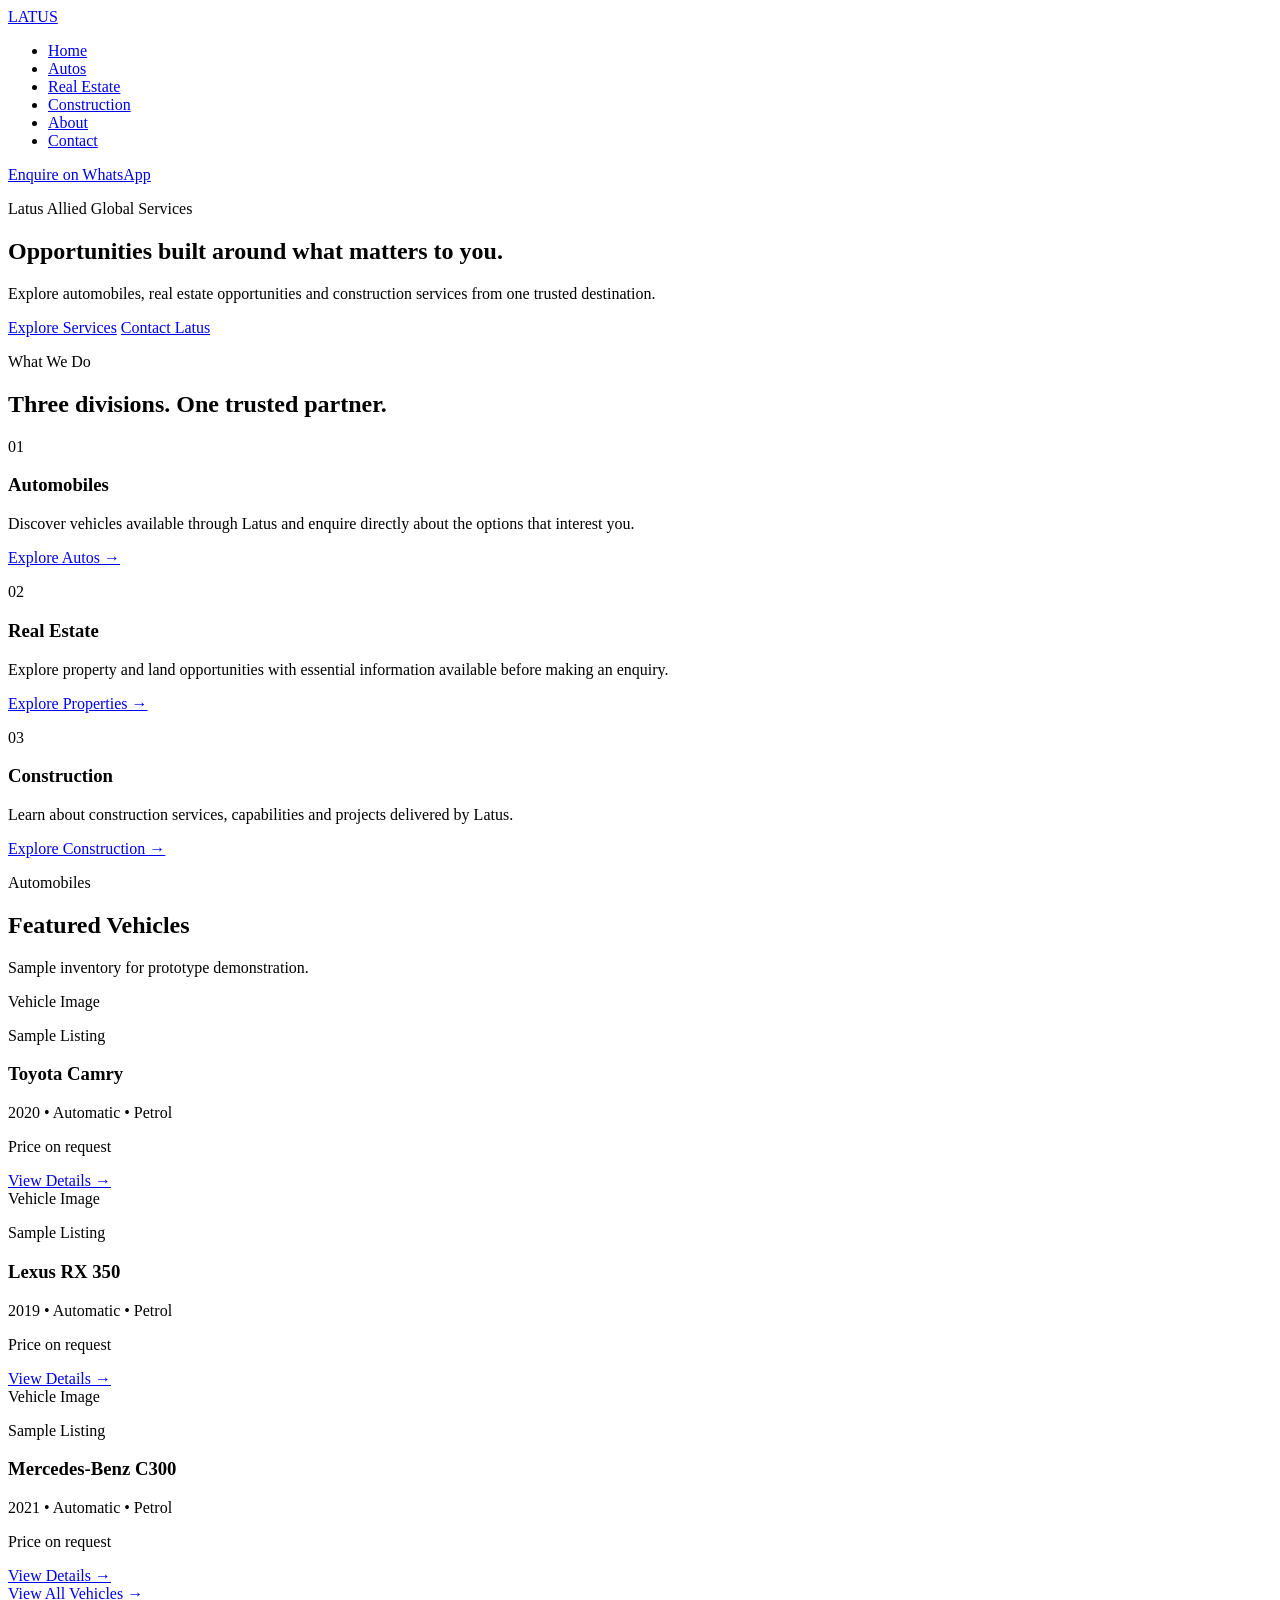
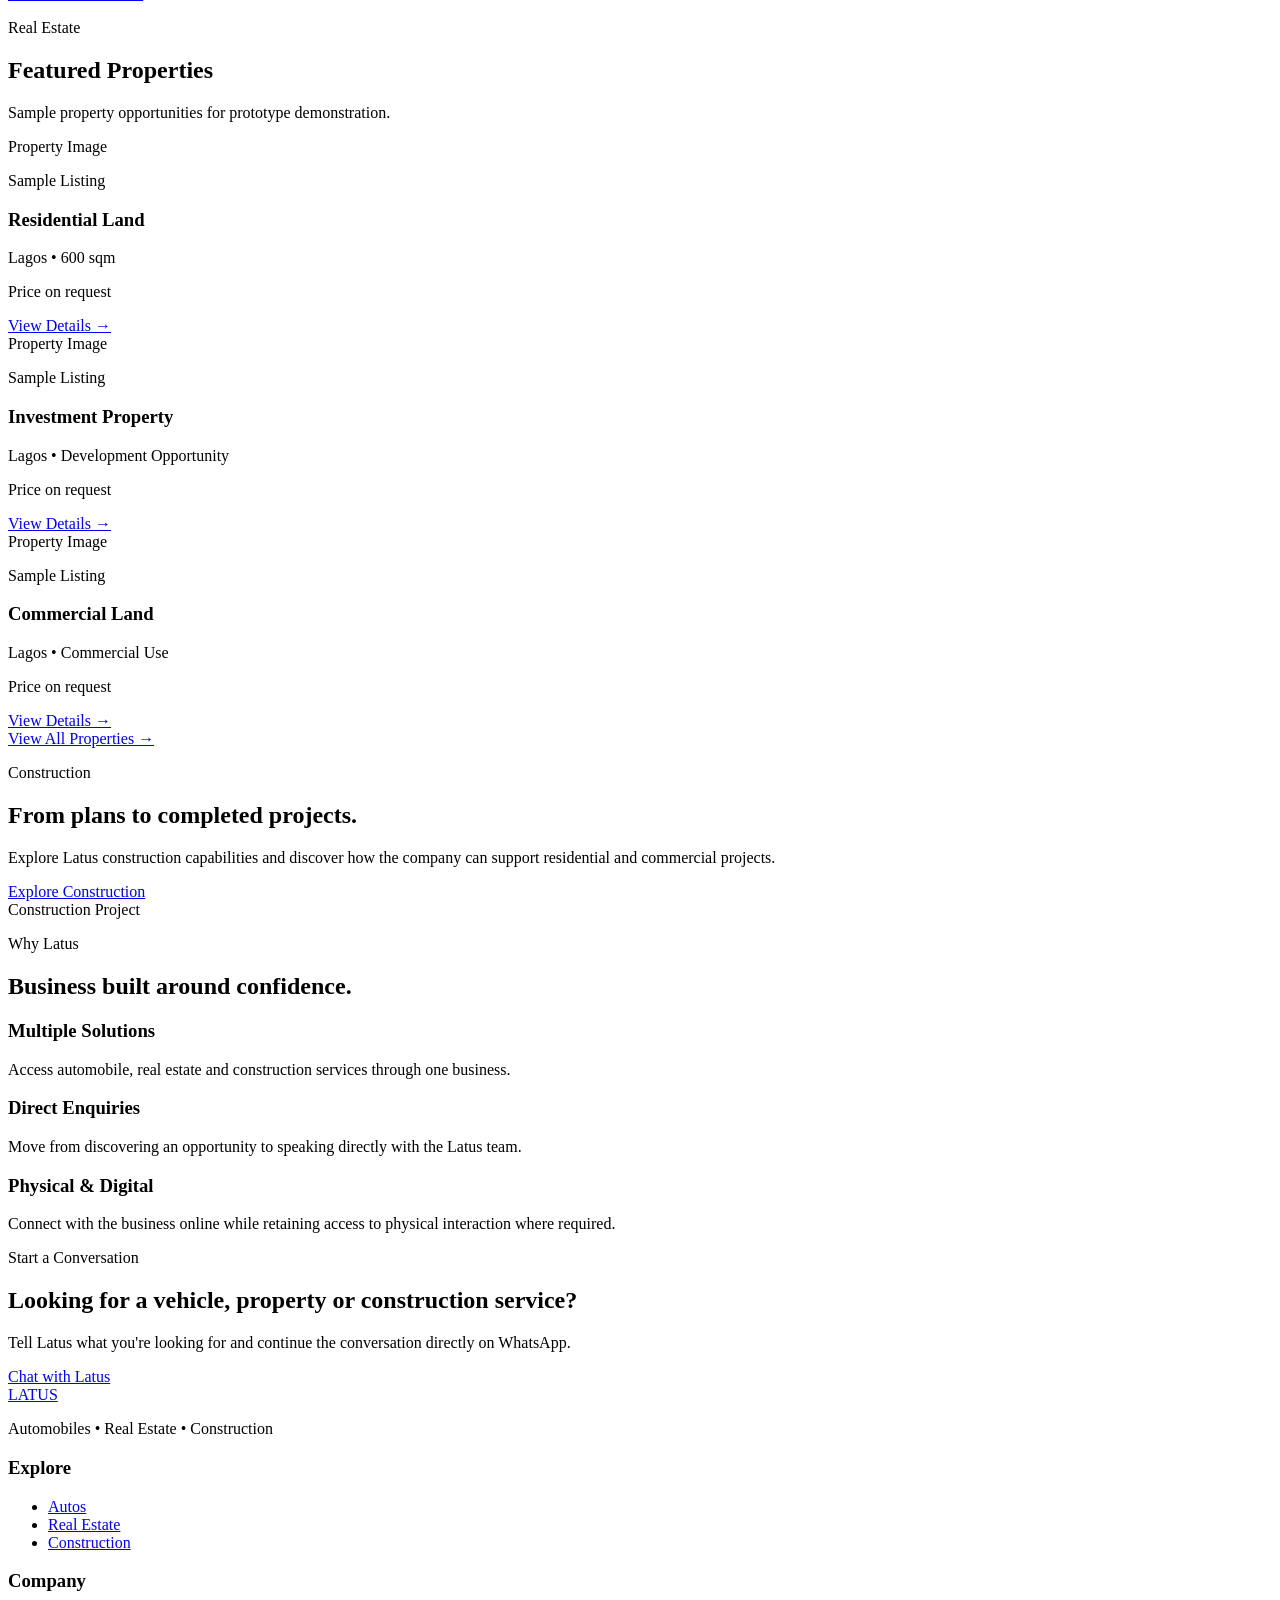
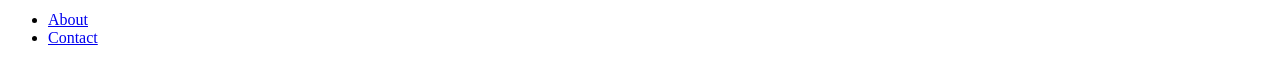
==== index.html @ 5dbcd2b2 "Build homepage semantic structure" ====
<!DOCTYPE html>
<html lang="en">
<head>
  <meta charset="UTF-8">
  <meta name="viewport" content="width=device-width, initial-scale=1.0">

  <title>Latus Allied Global Services</title>

  <meta
    name="description"
    content="Latus Allied Global Services provides automobile, real estate and construction services."
  >

  <link rel="stylesheet" href="./css/styles.css">
</head>

<body>

  <!-- HEADER -->
  <header class="site-header">
    <div class="container header-inner">

      <a href="./index.html" class="logo">
        LATUS
      </a>

      <nav class="main-nav" aria-label="Main navigation">
        <ul>
          <li><a href="./index.html">Home</a></li>
          <li><a href="./pages/autos.html">Autos</a></li>
          <li><a href="./pages/properties.html">Real Estate</a></li>
          <li><a href="./pages/construction.html">Construction</a></li>
          <li><a href="./pages/about.html">About</a></li>
          <li><a href="./pages/contact.html">Contact</a></li>
        </ul>
      </nav>

      <a href="#" class="button header-cta">
        Enquire on WhatsApp
      </a>

    </div>
  </header>


  <main>

    <!-- HERO -->
    <section class="hero">
      <div class="container hero-content">

        <p class="eyebrow">Latus Allied Global Services</p>

        <h1>
          Opportunities built around what matters to you.
        </h1>

        <p class="hero-description">
          Explore automobiles, real estate opportunities and construction
          services from one trusted destination.
        </p>

        <div class="hero-actions">
          <a href="#services" class="button">Explore Services</a>
          <a href="./pages/contact.html" class="text-link">Contact Latus</a>
        </div>

      </div>
    </section>


    <!-- BUSINESS DIVISIONS -->
    <section class="business-divisions" id="services">
      <div class="container">

        <div class="section-heading">
          <p class="eyebrow">What We Do</p>
          <h2>Three divisions. One trusted partner.</h2>
        </div>

        <div class="division-grid">

          <article class="division-card">
            <p class="card-number">01</p>
            <h3>Automobiles</h3>
            <p>
              Discover vehicles available through Latus and enquire directly
              about the options that interest you.
            </p>
            <a href="./pages/autos.html">Explore Autos →</a>
          </article>

          <article class="division-card">
            <p class="card-number">02</p>
            <h3>Real Estate</h3>
            <p>
              Explore property and land opportunities with essential
              information available before making an enquiry.
            </p>
            <a href="./pages/properties.html">Explore Properties →</a>
          </article>

          <article class="division-card">
            <p class="card-number">03</p>
            <h3>Construction</h3>
            <p>
              Learn about construction services, capabilities and projects
              delivered by Latus.
            </p>
            <a href="./pages/construction.html">Explore Construction →</a>
          </article>

        </div>
      </div>
    </section>


    <!-- FEATURED AUTOS -->
    <section class="featured-section">
      <div class="container">

        <div class="section-heading">
          <p class="eyebrow">Automobiles</p>
          <h2>Featured Vehicles</h2>
          <p>Sample inventory for prototype demonstration.</p>
        </div>

        <div class="listing-grid">

          <article class="listing-card">
            <div class="image-placeholder">Vehicle Image</div>
            <div class="listing-content">
              <p class="listing-type">Sample Listing</p>
              <h3>Toyota Camry</h3>
              <p>2020 • Automatic • Petrol</p>
              <p class="price">Price on request</p>
              <a href="./pages/vehicle.html">View Details →</a>
            </div>
          </article>

          <article class="listing-card">
            <div class="image-placeholder">Vehicle Image</div>
            <div class="listing-content">
              <p class="listing-type">Sample Listing</p>
              <h3>Lexus RX 350</h3>
              <p>2019 • Automatic • Petrol</p>
              <p class="price">Price on request</p>
              <a href="./pages/vehicle.html">View Details →</a>
            </div>
          </article>

          <article class="listing-card">
            <div class="image-placeholder">Vehicle Image</div>
            <div class="listing-content">
              <p class="listing-type">Sample Listing</p>
              <h3>Mercedes-Benz C300</h3>
              <p>2021 • Automatic • Petrol</p>
              <p class="price">Price on request</p>
              <a href="./pages/vehicle.html">View Details →</a>
            </div>
          </article>

        </div>

        <a href="./pages/autos.html" class="section-link">
          View All Vehicles →
        </a>

      </div>
    </section>


    <!-- FEATURED PROPERTIES -->
    <section class="featured-section alternate-section">
      <div class="container">

        <div class="section-heading">
          <p class="eyebrow">Real Estate</p>
          <h2>Featured Properties</h2>
          <p>Sample property opportunities for prototype demonstration.</p>
        </div>

        <div class="listing-grid">

          <article class="listing-card">
            <div class="image-placeholder">Property Image</div>
            <div class="listing-content">
              <p class="listing-type">Sample Listing</p>
              <h3>Residential Land</h3>
              <p>Lagos • 600 sqm</p>
              <p class="price">Price on request</p>
              <a href="./pages/property.html">View Details →</a>
            </div>
          </article>

          <article class="listing-card">
            <div class="image-placeholder">Property Image</div>
            <div class="listing-content">
              <p class="listing-type">Sample Listing</p>
              <h3>Investment Property</h3>
              <p>Lagos • Development Opportunity</p>
              <p class="price">Price on request</p>
              <a href="./pages/property.html">View Details →</a>
            </div>
          </article>

          <article class="listing-card">
            <div class="image-placeholder">Property Image</div>
            <div class="listing-content">
              <p class="listing-type">Sample Listing</p>
              <h3>Commercial Land</h3>
              <p>Lagos • Commercial Use</p>
              <p class="price">Price on request</p>
              <a href="./pages/property.html">View Details →</a>
            </div>
          </article>

        </div>

        <a href="./pages/properties.html" class="section-link">
          View All Properties →
        </a>

      </div>
    </section>


    <!-- CONSTRUCTION -->
    <section class="construction-section">
      <div class="container construction-layout">

        <div>
          <p class="eyebrow">Construction</p>
          <h2>From plans to completed projects.</h2>

          <p>
            Explore Latus construction capabilities and discover how the
            company can support residential and commercial projects.
          </p>

          <a href="./pages/construction.html" class="button">
            Explore Construction
          </a>
        </div>

        <div class="image-placeholder construction-image">
          Construction Project
        </div>

      </div>
    </section>


    <!-- TRUST -->
    <section class="trust-section">
      <div class="container">

        <div class="section-heading">
          <p class="eyebrow">Why Latus</p>
          <h2>Business built around confidence.</h2>
        </div>

        <div class="trust-grid">

          <article>
            <h3>Multiple Solutions</h3>
            <p>
              Access automobile, real estate and construction services through
              one business.
            </p>
          </article>

          <article>
            <h3>Direct Enquiries</h3>
            <p>
              Move from discovering an opportunity to speaking directly with
              the Latus team.
            </p>
          </article>

          <article>
            <h3>Physical & Digital</h3>
            <p>
              Connect with the business online while retaining access to
              physical interaction where required.
            </p>
          </article>

        </div>

      </div>
    </section>


    <!-- FINAL CTA -->
    <section class="final-cta">
      <div class="container">

        <p class="eyebrow">Start a Conversation</p>

        <h2>Looking for a vehicle, property or construction service?</h2>

        <p>
          Tell Latus what you're looking for and continue the conversation
          directly on WhatsApp.
        </p>

        <a href="#" class="button">
          Chat with Latus
        </a>

      </div>
    </section>

  </main>


  <!-- FOOTER -->
  <footer class="site-footer">
    <div class="container footer-grid">

      <div>
        <a href="./index.html" class="logo">LATUS</a>
        <p>Automobiles • Real Estate • Construction</p>
      </div>

      <div>
        <h3>Explore</h3>
        <ul>
          <li><a href="./pages/autos.html">Autos</a></li>
          <li><a href="./pages/properties.html">Real Estate</a></li>
          <li><a href="./pages/construction.html">Construction</a></li>
        </ul>
      </div>

      <div>
        <h3>Company</h3>
        <ul>
          <li><a href="./pages/about.html">About</a></li>
          <li><a href="./pages/contact.html">Contact</a></li>
        </ul>
      </div>

    </div>

  </footer>

</body>
</html>
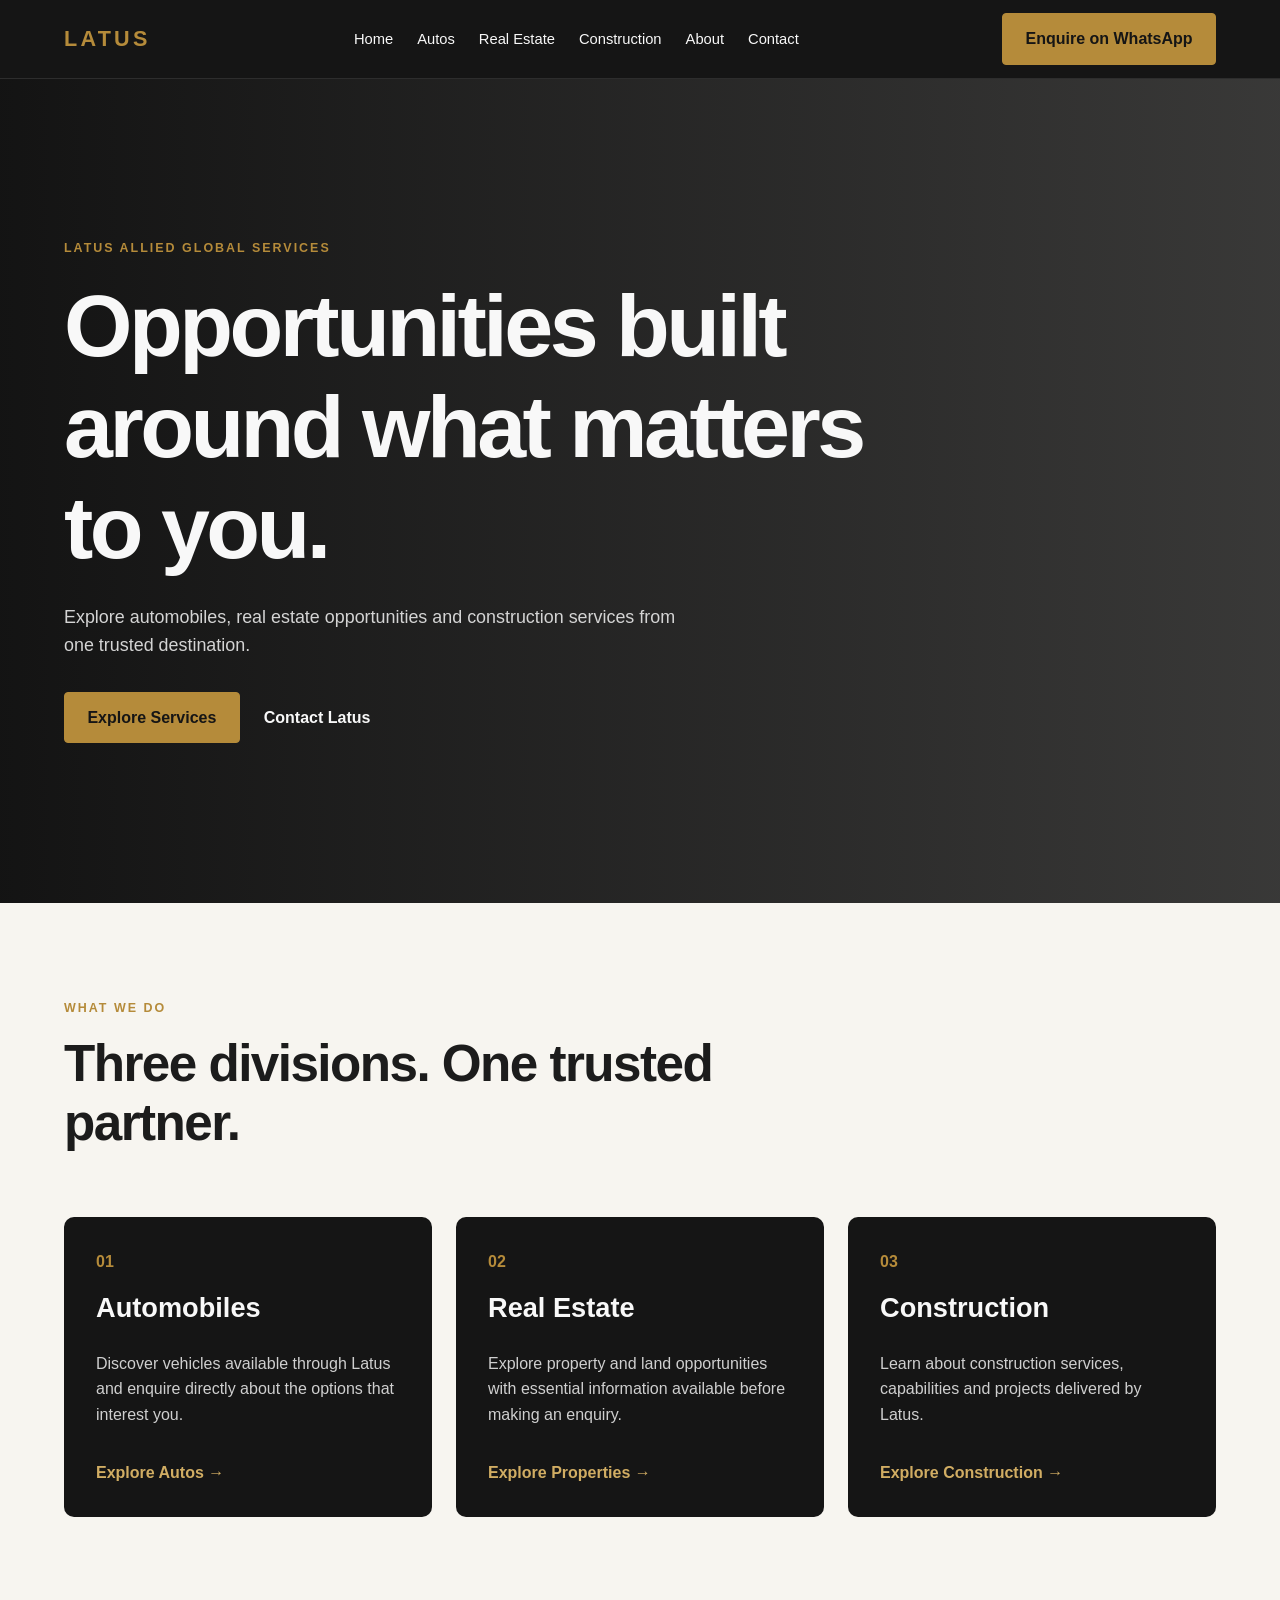
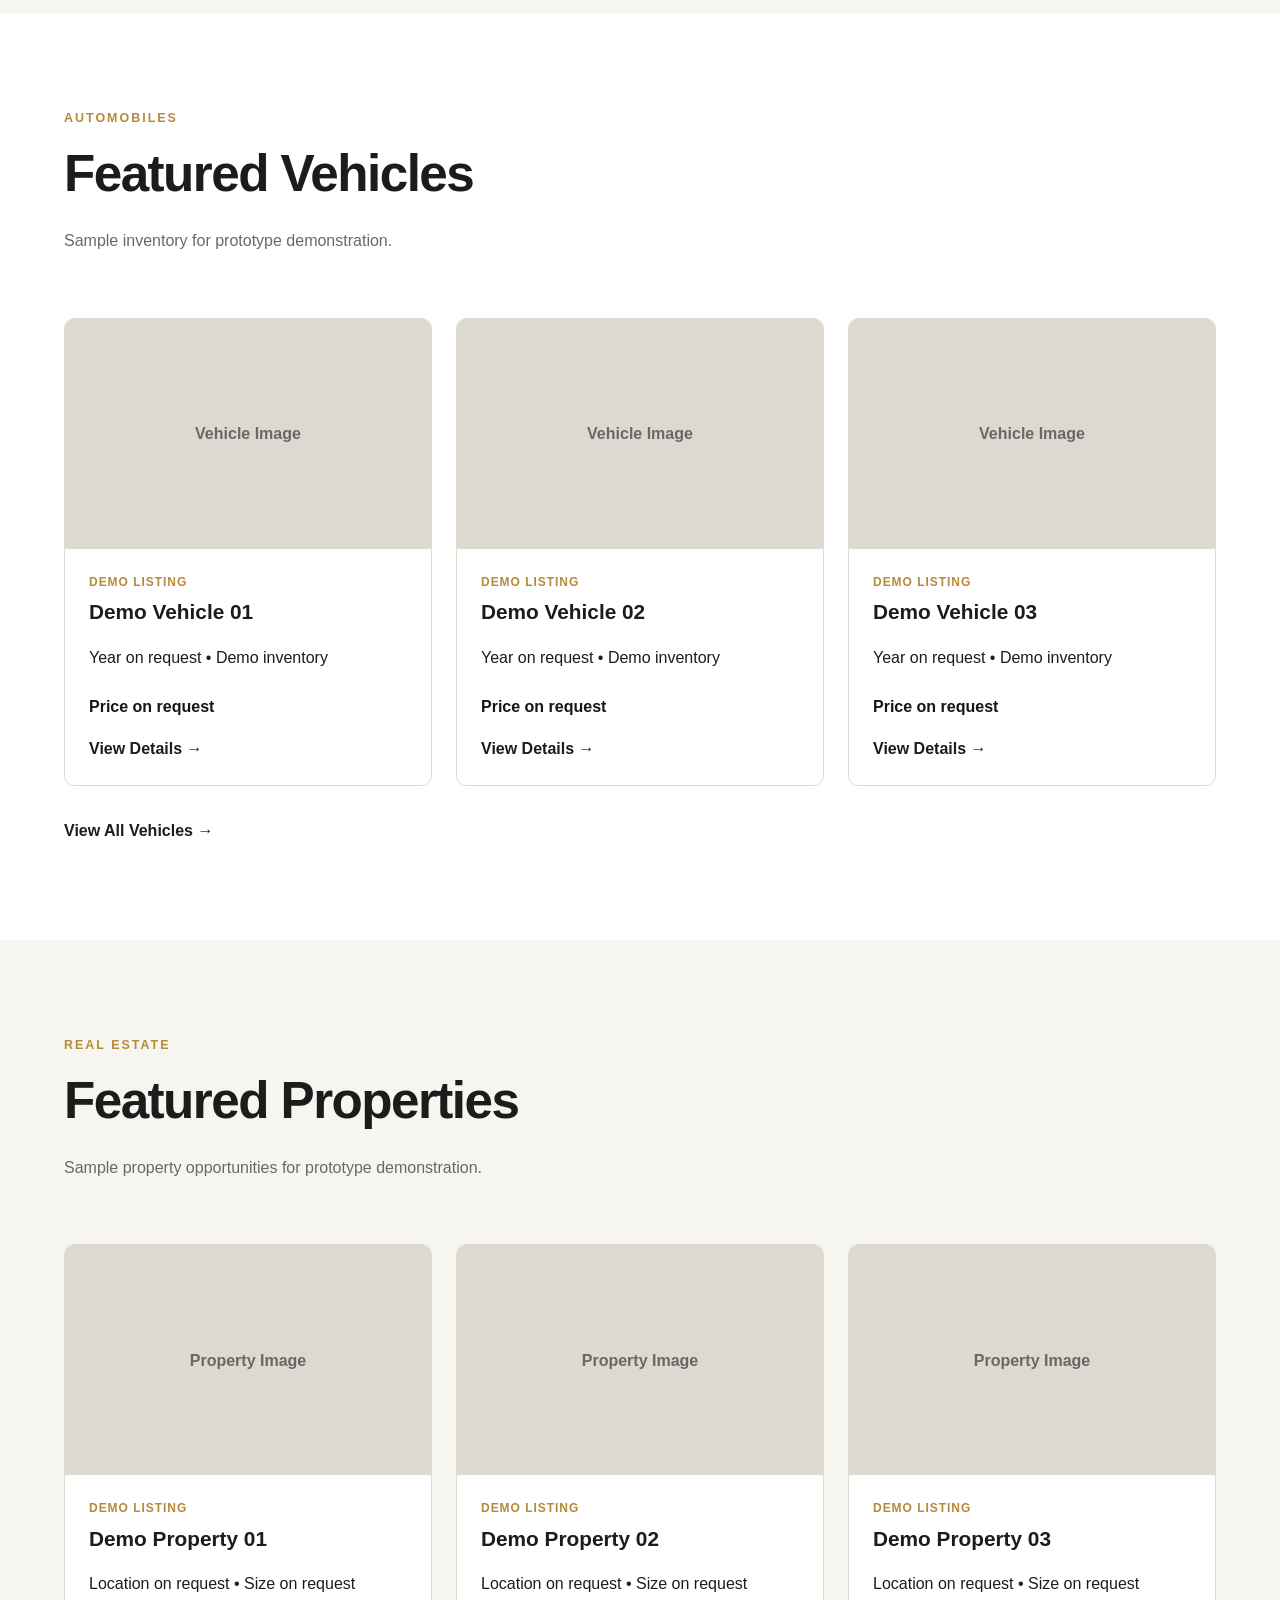
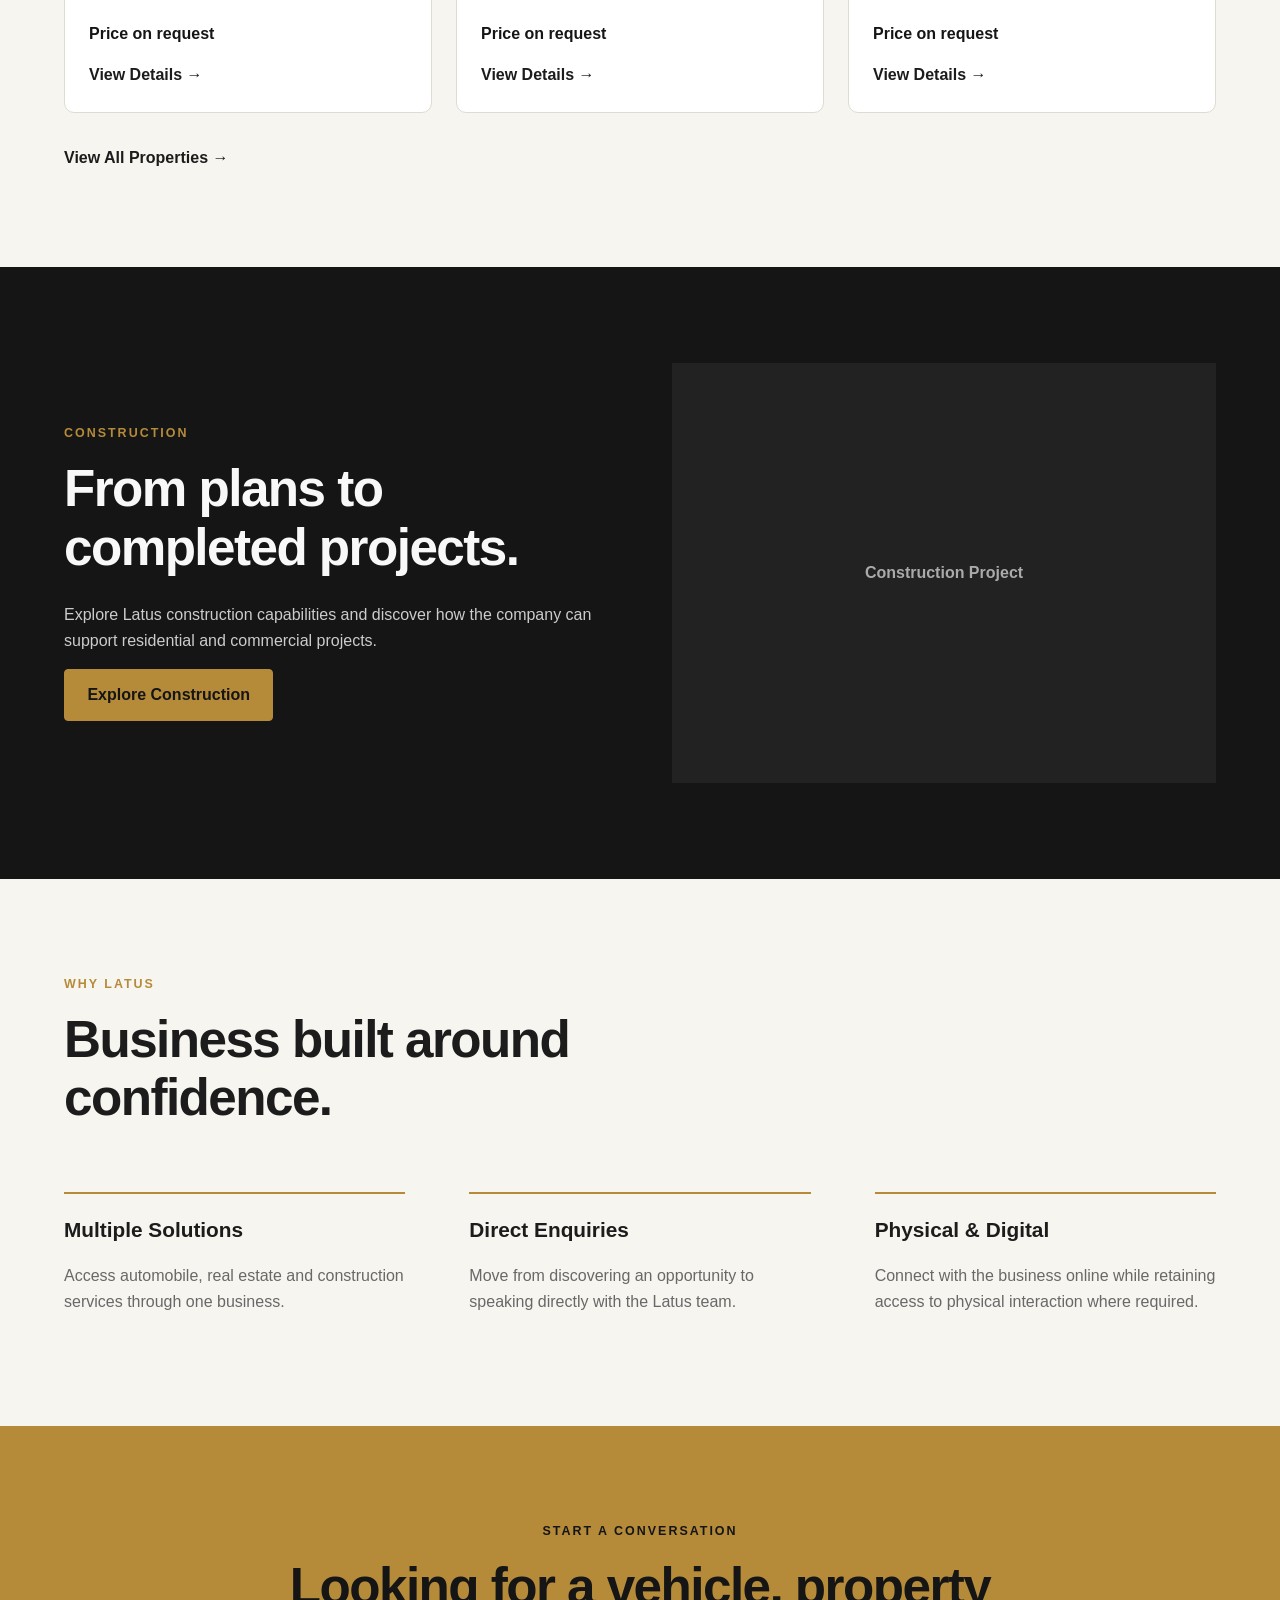
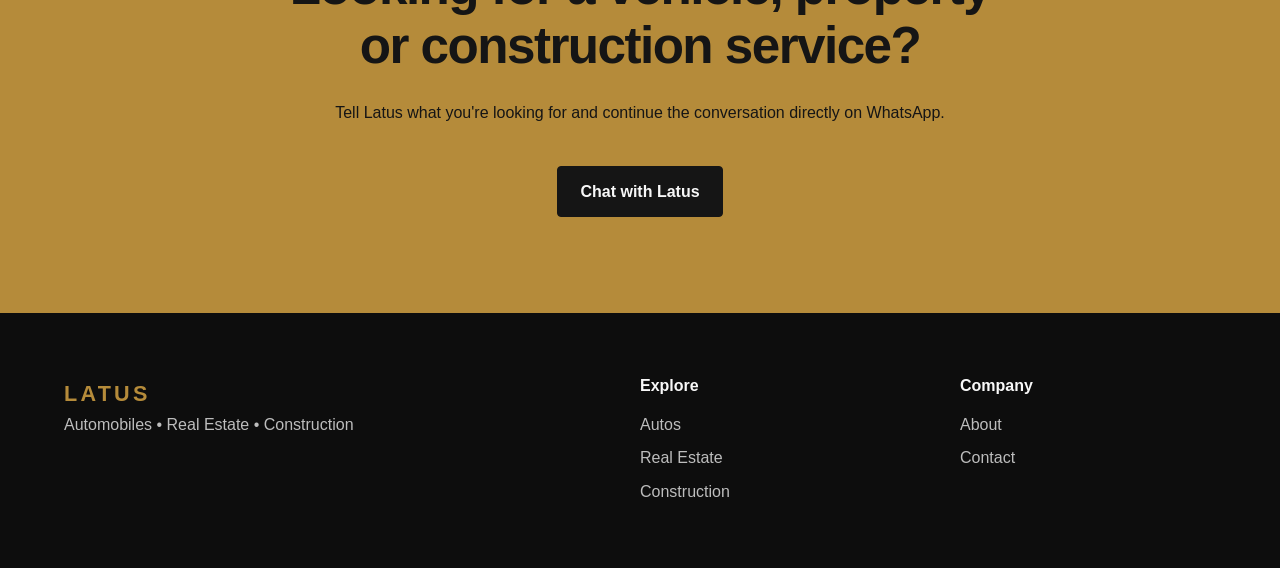
==== commit 4e106e2f: "Add dynamic vehicle and property data rendering" ====
--- a/index.html
+++ b/index.html
@@ -125,42 +125,7 @@
           <p>Sample inventory for prototype demonstration.</p>
         </div>
 
-        <div class="listing-grid">
-
-          <article class="listing-card">
-            <div class="image-placeholder">Vehicle Image</div>
-            <div class="listing-content">
-              <p class="listing-type">Sample Listing</p>
-              <h3>Toyota Camry</h3>
-              <p>2020 • Automatic • Petrol</p>
-              <p class="price">Price on request</p>
-              <a href="./pages/vehicle.html">View Details →</a>
-            </div>
-          </article>
-
-          <article class="listing-card">
-            <div class="image-placeholder">Vehicle Image</div>
-            <div class="listing-content">
-              <p class="listing-type">Sample Listing</p>
-              <h3>Lexus RX 350</h3>
-              <p>2019 • Automatic • Petrol</p>
-              <p class="price">Price on request</p>
-              <a href="./pages/vehicle.html">View Details →</a>
-            </div>
-          </article>
-
-          <article class="listing-card">
-            <div class="image-placeholder">Vehicle Image</div>
-            <div class="listing-content">
-              <p class="listing-type">Sample Listing</p>
-              <h3>Mercedes-Benz C300</h3>
-              <p>2021 • Automatic • Petrol</p>
-              <p class="price">Price on request</p>
-              <a href="./pages/vehicle.html">View Details →</a>
-            </div>
-          </article>
-
-        </div>
+        <div class="listing-grid" id="featured-vehicles"></div>
 
         <a href="./pages/autos.html" class="section-link">
           View All Vehicles →
@@ -180,42 +145,7 @@
           <p>Sample property opportunities for prototype demonstration.</p>
         </div>
 
-        <div class="listing-grid">
-
-          <article class="listing-card">
-            <div class="image-placeholder">Property Image</div>
-            <div class="listing-content">
-              <p class="listing-type">Sample Listing</p>
-              <h3>Residential Land</h3>
-              <p>Lagos • 600 sqm</p>
-              <p class="price">Price on request</p>
-              <a href="./pages/property.html">View Details →</a>
-            </div>
-          </article>
-
-          <article class="listing-card">
-            <div class="image-placeholder">Property Image</div>
-            <div class="listing-content">
-              <p class="listing-type">Sample Listing</p>
-              <h3>Investment Property</h3>
-              <p>Lagos • Development Opportunity</p>
-              <p class="price">Price on request</p>
-              <a href="./pages/property.html">View Details →</a>
-            </div>
-          </article>
-
-          <article class="listing-card">
-            <div class="image-placeholder">Property Image</div>
-            <div class="listing-content">
-              <p class="listing-type">Sample Listing</p>
-              <h3>Commercial Land</h3>
-              <p>Lagos • Commercial Use</p>
-              <p class="price">Price on request</p>
-              <a href="./pages/property.html">View Details →</a>
-            </div>
-          </article>
-
-        </div>
+        <div class="listing-grid" id="featured-properties"></div>
 
         <a href="./pages/properties.html" class="section-link">
           View All Properties →
@@ -344,6 +274,10 @@
     </div>
 
   </footer>
+  <script src="./js/vehicles.js"></script>
+  <script src="./js/properties.js"></script>
+
+
 
 </body>
 </html>
--- a/css/styles.css
+++ b/css/styles.css
@@ -0,0 +1,554 @@
+/* =========================
+   LATUS DESIGN SYSTEM
+   ========================= */
+
+:root {
+  --color-dark: #151515;
+  --color-dark-soft: #222222;
+  --color-gold: #b58b3a;
+  --color-gold-light: #d1ad63;
+
+  --color-background: #f7f5f0;
+  --color-surface: #ffffff;
+
+  --color-text: #1c1c1c;
+  --color-text-muted: #686868;
+  --color-text-light: #f8f8f8;
+
+  --color-border: #dedbd3;
+
+  --max-width: 1200px;
+
+  --space-xs: 0.5rem;
+  --space-sm: 1rem;
+  --space-md: 1.5rem;
+  --space-lg: 2rem;
+  --space-xl: 4rem;
+  --space-2xl: 6rem;
+
+  --radius-sm: 4px;
+  --radius-md: 10px;
+
+  --transition: 180ms ease;
+}
+
+
+/* =========================
+   RESET / GLOBAL
+   ========================= */
+
+*,
+*::before,
+*::after {
+  box-sizing: border-box;
+}
+
+html {
+  scroll-behavior: smooth;
+}
+
+body {
+  margin: 0;
+  background: var(--color-background);
+  color: var(--color-text);
+  font-family: Arial, Helvetica, sans-serif;
+  line-height: 1.6;
+}
+
+img {
+  display: block;
+  max-width: 100%;
+}
+
+a {
+  color: inherit;
+  text-decoration: none;
+}
+
+ul {
+  margin: 0;
+  padding: 0;
+  list-style: none;
+}
+
+h1,
+h2,
+h3,
+p {
+  margin-top: 0;
+}
+
+
+/* =========================
+   LAYOUT
+   ========================= */
+
+.container {
+  width: min(90%, var(--max-width));
+  margin-inline: auto;
+}
+
+section {
+  padding-block: var(--space-2xl);
+}
+
+
+/* =========================
+   TYPOGRAPHY
+   ========================= */
+
+h1,
+h2,
+h3 {
+  line-height: 1.15;
+}
+
+h1 {
+  max-width: 850px;
+  margin-bottom: var(--space-md);
+  font-size: clamp(2.6rem, 7vw, 5.5rem);
+  letter-spacing: -0.04em;
+}
+
+h2 {
+  margin-bottom: var(--space-md);
+  font-size: clamp(2rem, 4vw, 3.3rem);
+  letter-spacing: -0.03em;
+}
+
+h3 {
+  font-size: 1.3rem;
+}
+
+.eyebrow {
+  margin-bottom: var(--space-sm);
+  color: var(--color-gold);
+  font-size: 0.78rem;
+  font-weight: 700;
+  letter-spacing: 0.16em;
+  text-transform: uppercase;
+}
+
+.section-heading {
+  max-width: 700px;
+  margin-bottom: var(--space-xl);
+}
+
+.section-heading > p:last-child {
+  color: var(--color-text-muted);
+}
+
+
+/* =========================
+   BUTTONS / LINKS
+   ========================= */
+
+.button {
+  display: inline-flex;
+  align-items: center;
+  justify-content: center;
+  min-height: 48px;
+  padding: 0.75rem 1.4rem;
+
+  border: 1px solid var(--color-gold);
+  border-radius: var(--radius-sm);
+
+  background: var(--color-gold);
+  color: var(--color-dark);
+
+  font-weight: 700;
+
+  transition:
+    background var(--transition),
+    color var(--transition),
+    border-color var(--transition);
+}
+
+.button:hover,
+.button:focus-visible {
+  background: var(--color-gold-light);
+  border-color: var(--color-gold-light);
+}
+
+.text-link,
+.section-link,
+.division-card a,
+.listing-card a {
+  font-weight: 700;
+}
+
+.text-link:hover,
+.section-link:hover,
+.division-card a:hover,
+.listing-card a:hover {
+  color: var(--color-gold);
+}
+
+
+/* =========================
+   HEADER
+   ========================= */
+
+.site-header {
+  position: relative;
+  z-index: 10;
+
+  background: var(--color-dark);
+  color: var(--color-text-light);
+
+  border-bottom: 1px solid rgba(255, 255, 255, 0.1);
+}
+
+.header-inner {
+  min-height: 78px;
+
+  display: flex;
+  align-items: center;
+  justify-content: space-between;
+  gap: var(--space-lg);
+}
+
+.logo {
+  color: var(--color-gold);
+  font-size: 1.35rem;
+  font-weight: 800;
+  letter-spacing: 0.15em;
+}
+
+.main-nav ul {
+  display: flex;
+  align-items: center;
+  gap: var(--space-md);
+}
+
+.main-nav a {
+  font-size: 0.92rem;
+  transition: color var(--transition);
+}
+
+.main-nav a:hover,
+.main-nav a:focus-visible {
+  color: var(--color-gold-light);
+}
+
+.header-cta {
+  min-height: 42px;
+}
+
+
+/* =========================
+   HERO
+   ========================= */
+
+.hero {
+  min-height: 78vh;
+
+  display: flex;
+  align-items: center;
+
+  background:
+    linear-gradient(
+      90deg,
+      rgba(15, 15, 15, 0.98),
+      rgba(15, 15, 15, 0.82)
+    );
+
+  color: var(--color-text-light);
+}
+
+.hero-content {
+  padding-block: var(--space-xl);
+}
+
+.hero-description {
+  max-width: 620px;
+  margin-bottom: var(--space-lg);
+
+  color: #d4d4d4;
+  font-size: 1.12rem;
+}
+
+.hero-actions {
+  display: flex;
+  align-items: center;
+  gap: var(--space-md);
+}
+
+.hero .text-link {
+  color: var(--color-text-light);
+}
+
+
+/* =========================
+   BUSINESS DIVISIONS
+   ========================= */
+
+.division-grid {
+  display: grid;
+  grid-template-columns: repeat(3, 1fr);
+  gap: var(--space-md);
+}
+
+.division-card {
+  min-height: 300px;
+  padding: var(--space-lg);
+
+  display: flex;
+  flex-direction: column;
+
+  background: var(--color-dark);
+  color: var(--color-text-light);
+
+  border-radius: var(--radius-md);
+}
+
+.division-card .card-number {
+  color: var(--color-gold);
+  font-weight: 700;
+}
+
+.division-card h3 {
+  margin-top: auto;
+  font-size: 1.7rem;
+}
+
+.division-card p:not(.card-number) {
+  color: #cfcfcf;
+}
+
+.division-card a {
+  margin-top: var(--space-sm);
+  color: var(--color-gold-light);
+}
+
+
+/* =========================
+   LISTINGS
+   ========================= */
+
+.featured-section {
+  background: var(--color-surface);
+}
+
+.alternate-section {
+  background: var(--color-background);
+}
+
+.listing-grid {
+  display: grid;
+  grid-template-columns: repeat(3, 1fr);
+  gap: var(--space-md);
+}
+
+.listing-card {
+  overflow: hidden;
+
+  background: var(--color-surface);
+
+  border: 1px solid var(--color-border);
+  border-radius: var(--radius-md);
+}
+
+.image-placeholder {
+  min-height: 230px;
+
+  display: grid;
+  place-items: center;
+
+  background: #ddd9d0;
+  color: var(--color-text-muted);
+
+  font-weight: 700;
+}
+
+.listing-content {
+  padding: var(--space-md);
+}
+
+.listing-type {
+  margin-bottom: var(--space-xs);
+
+  color: var(--color-gold);
+  font-size: 0.75rem;
+  font-weight: 700;
+  letter-spacing: 0.08em;
+  text-transform: uppercase;
+}
+
+.price {
+  margin-top: var(--space-md);
+  color: var(--color-dark);
+  font-weight: 800;
+}
+
+.section-link {
+  display: inline-block;
+  margin-top: var(--space-lg);
+}
+
+
+/* =========================
+   CONSTRUCTION
+   ========================= */
+
+.construction-section {
+  background: var(--color-dark);
+  color: var(--color-text-light);
+}
+
+.construction-layout {
+  display: grid;
+  grid-template-columns: 1fr 1fr;
+  align-items: center;
+  gap: var(--space-xl);
+}
+
+.construction-layout > div:first-child p:not(.eyebrow) {
+  max-width: 550px;
+  color: #cccccc;
+}
+
+.construction-image {
+  min-height: 420px;
+  background: var(--color-dark-soft);
+  color: #aaaaaa;
+}
+
+
+/* =========================
+   TRUST
+   ========================= */
+
+.trust-grid {
+  display: grid;
+  grid-template-columns: repeat(3, 1fr);
+  gap: var(--space-xl);
+}
+
+.trust-grid article {
+  border-top: 2px solid var(--color-gold);
+  padding-top: var(--space-md);
+}
+
+.trust-grid p {
+  color: var(--color-text-muted);
+}
+
+
+/* =========================
+   FINAL CTA
+   ========================= */
+
+.final-cta {
+  text-align: center;
+
+  background: var(--color-gold);
+  color: var(--color-dark);
+}
+
+.final-cta .eyebrow {
+  color: var(--color-dark);
+}
+
+.final-cta h2,
+.final-cta p {
+  max-width: 750px;
+  margin-inline: auto;
+}
+
+.final-cta .button {
+  margin-top: var(--space-md);
+
+  background: var(--color-dark);
+  border-color: var(--color-dark);
+  color: var(--color-text-light);
+}
+
+.final-cta .button:hover,
+.final-cta .button:focus-visible {
+  background: var(--color-dark-soft);
+}
+
+
+/* =========================
+   FOOTER
+   ========================= */
+
+.site-footer {
+  padding-block: var(--space-xl);
+
+  background: #0d0d0d;
+  color: #bdbdbd;
+}
+
+.footer-grid {
+  display: grid;
+  grid-template-columns: 2fr 1fr 1fr;
+  gap: var(--space-xl);
+}
+
+.site-footer h3 {
+  color: var(--color-text-light);
+  font-size: 1rem;
+}
+
+.site-footer li + li {
+  margin-top: var(--space-xs);
+}
+
+.site-footer a:hover {
+  color: var(--color-gold-light);
+}
+
+
+/* =========================
+   RESPONSIVE
+   ========================= */
+
+@media (max-width: 900px) {
+  .main-nav,
+  .header-cta {
+    display: none;
+  }
+
+  .division-grid,
+  .listing-grid,
+  .trust-grid {
+    grid-template-columns: 1fr 1fr;
+  }
+
+  .construction-layout {
+    grid-template-columns: 1fr;
+  }
+}
+
+
+@media (max-width: 600px) {
+  section {
+    padding-block: var(--space-xl);
+  }
+
+  .hero {
+    min-height: 70vh;
+  }
+
+  .hero-actions {
+    align-items: flex-start;
+    flex-direction: column;
+  }
+
+  .division-grid,
+  .listing-grid,
+  .trust-grid,
+  .footer-grid {
+    grid-template-columns: 1fr;
+  }
+
+  .division-card {
+    min-height: 250px;
+  }
+
+  .construction-image {
+    min-height: 280px;
+  }
+}
